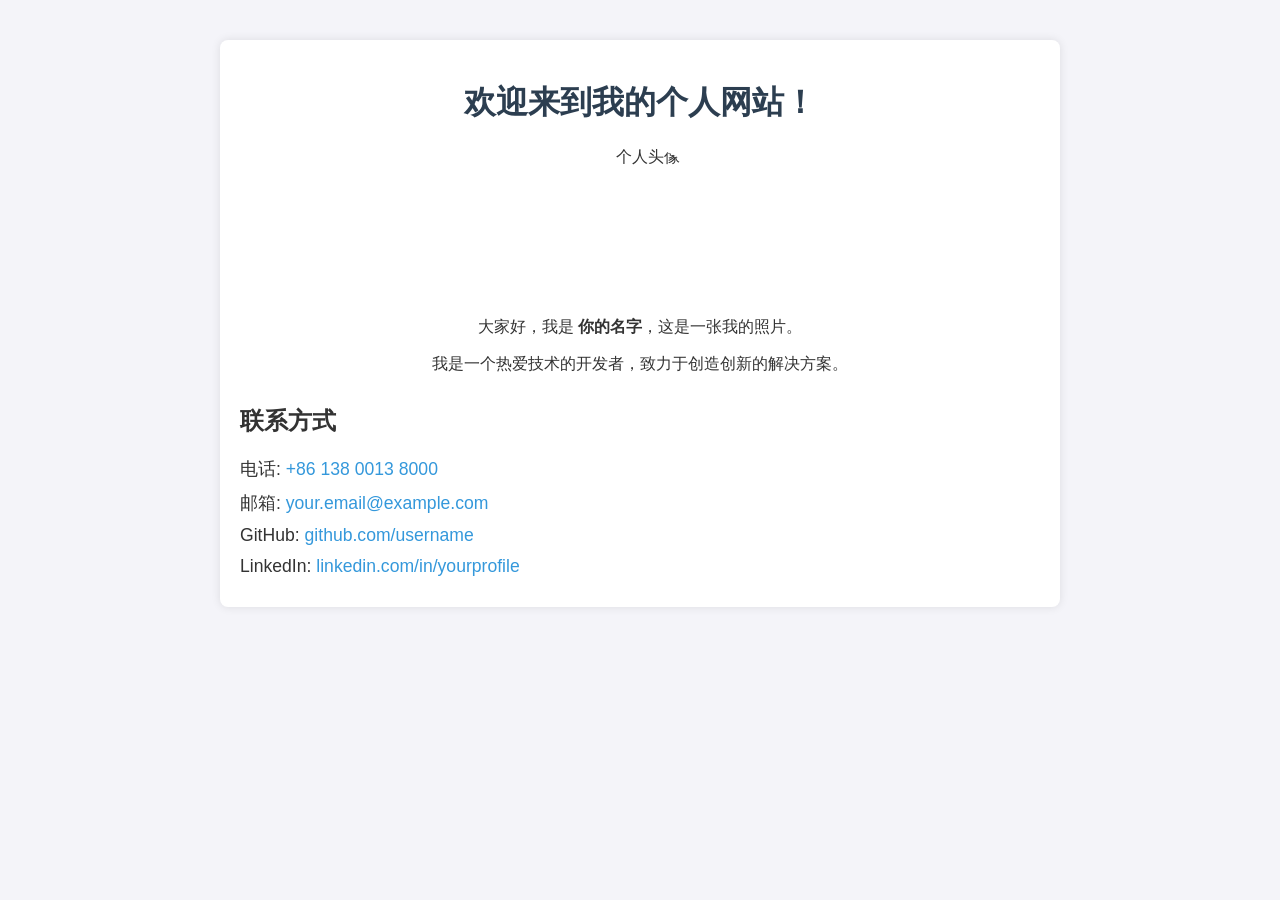
==== index.html @ b88a3197 "Create index.html" ====
<!DOCTYPE html>
<html lang="zh">
<head>
    <meta charset="UTF-8">
    <meta name="viewport" content="width=device-width, initial-scale=1.0">
    <title>个人主页</title>
    <style>
        body { 
            font-family: Arial, sans-serif; 
            margin: 40px; 
            background-color: #f4f4f9;
            color: #333;
        }
        h1 {
            color: #2c3e50;
            text-align: center;
        }
        .container {
            max-width: 800px;
            margin: 0 auto;
            padding: 20px;
            background-color: #fff;
            border-radius: 8px;
            box-shadow: 0 0 10px rgba(0, 0, 0, 0.1);
        }
        .profile-pic {
            width: 150px;
            height: 150px;
            border-radius: 50%;
            object-fit: cover;
            display: block;
            margin: 20px auto;
        }
        .intro {
            text-align: center;
            margin-bottom: 30px;
        }
        .contact-info {
            margin-top: 30px;
        }
        .contact-info p {
            font-size: 1.1em;
            margin: 10px 0;
        }
        .contact-info a {
            text-decoration: none;
            color: #3498db;
        }
        .contact-info a:hover {
            text-decoration: underline;
        }
    </style>
</head>
<body>

    <div class="container">
        <!-- 个人简介部分 -->
        <div class="intro">
            <h1>欢迎来到我的个人网站！</h1>
            <img src="https://via.placeholder.com/150" alt="个人头像" class="profile-pic">
            <p>大家好，我是 <strong>你的名字</strong>，这是一张我的照片。</p>
            <p>我是一个热爱技术的开发者，致力于创造创新的解决方案。</p>
        </div>

        <!-- 联系方式部分 -->
        <div class="contact-info">
            <h2>联系方式</h2>
            <p>电话: <a href="tel:+8613800138000">+86 138 0013 8000</a></p>
            <p>邮箱: <a href="mailto:your.email@example.com">your.email@example.com</a></p>
            <p>GitHub: <a href="https://github.com/username" target="_blank">github.com/username</a></p>
            <p>LinkedIn: <a href="https://www.linkedin.com/in/yourprofile" target="_blank">linkedin.com/in/yourprofile</a></p>
        </div>
    </div>

</body>
</html>
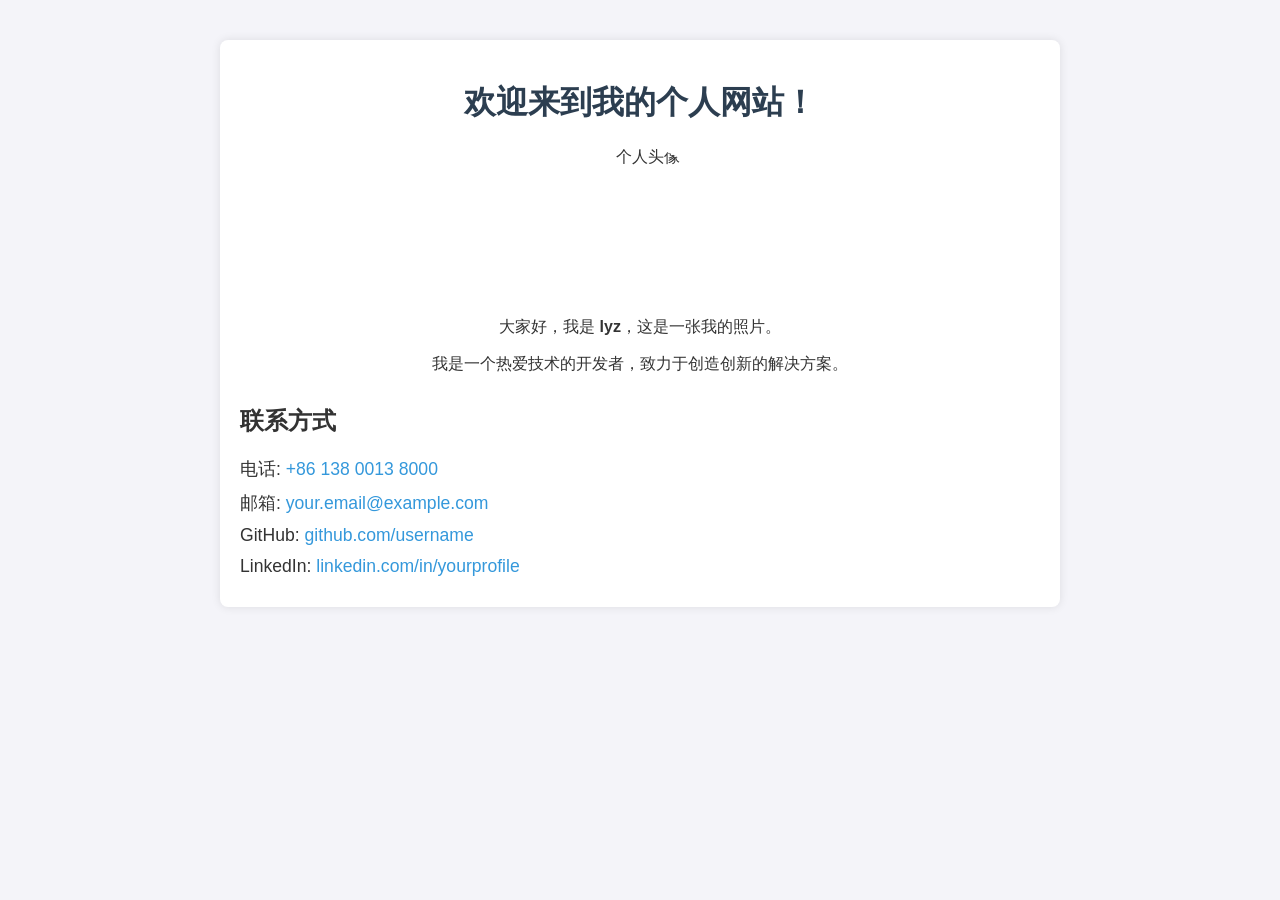
==== commit 097761a0: "update my cv" ====
--- a/index.html
+++ b/index.html
@@ -57,8 +57,8 @@
         <!-- 个人简介部分 -->
         <div class="intro">
             <h1>欢迎来到我的个人网站！</h1>
-            <img src="https://via.placeholder.com/150" alt="个人头像" class="profile-pic">
-            <p>大家好，我是 <strong>你的名字</strong>，这是一张我的照片。</p>
+	    <img src="image/profile.jpg" alt="个人头像" class="profile-pic">
+            <p>大家好，我是 <strong>lyz</strong>，这是一张我的照片。</p>
             <p>我是一个热爱技术的开发者，致力于创造创新的解决方案。</p>
         </div>
 
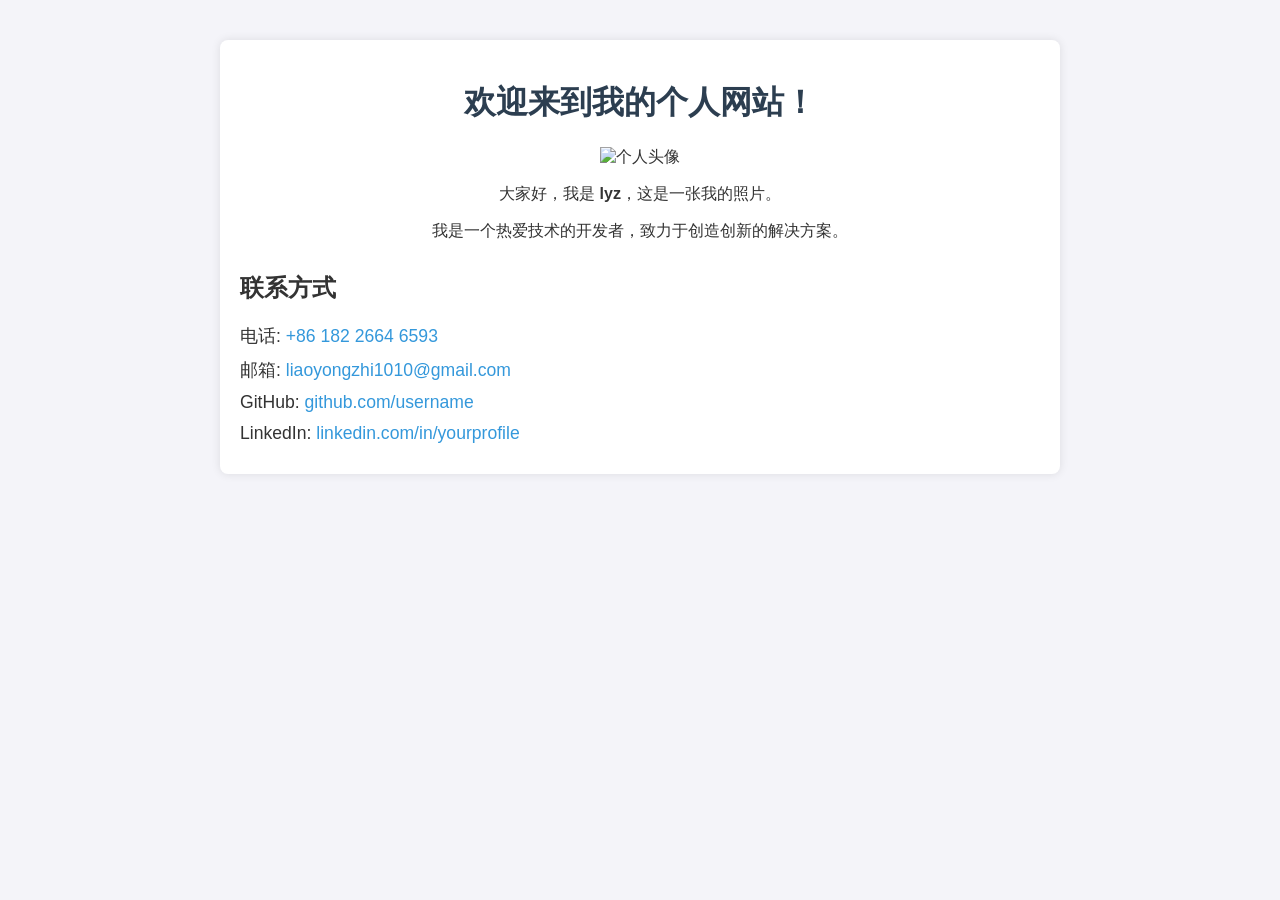
==== commit f7297302: "Update index.html" ====
--- a/index.html
+++ b/index.html
@@ -57,7 +57,7 @@
         <!-- 个人简介部分 -->
         <div class="intro">
             <h1>欢迎来到我的个人网站！</h1>
-	    <img src="image/profile.jpg" alt="个人头像" class="profile-pic">
+	    <img src="image/profile.jpg" alt="个人头像">
             <p>大家好，我是 <strong>lyz</strong>，这是一张我的照片。</p>
             <p>我是一个热爱技术的开发者，致力于创造创新的解决方案。</p>
         </div>
@@ -65,8 +65,8 @@
         <!-- 联系方式部分 -->
         <div class="contact-info">
             <h2>联系方式</h2>
-            <p>电话: <a href="tel:+8613800138000">+86 138 0013 8000</a></p>
-            <p>邮箱: <a href="mailto:your.email@example.com">your.email@example.com</a></p>
+            <p>电话: <a href="tel:+8618226646593">+86 182 2664 6593</a></p>
+            <p>邮箱: <a href="mailto:liaoyongzhi1010@gmail.com">liaoyongzhi1010@gmail.com</a></p>
             <p>GitHub: <a href="https://github.com/username" target="_blank">github.com/username</a></p>
             <p>LinkedIn: <a href="https://www.linkedin.com/in/yourprofile" target="_blank">linkedin.com/in/yourprofile</a></p>
         </div>
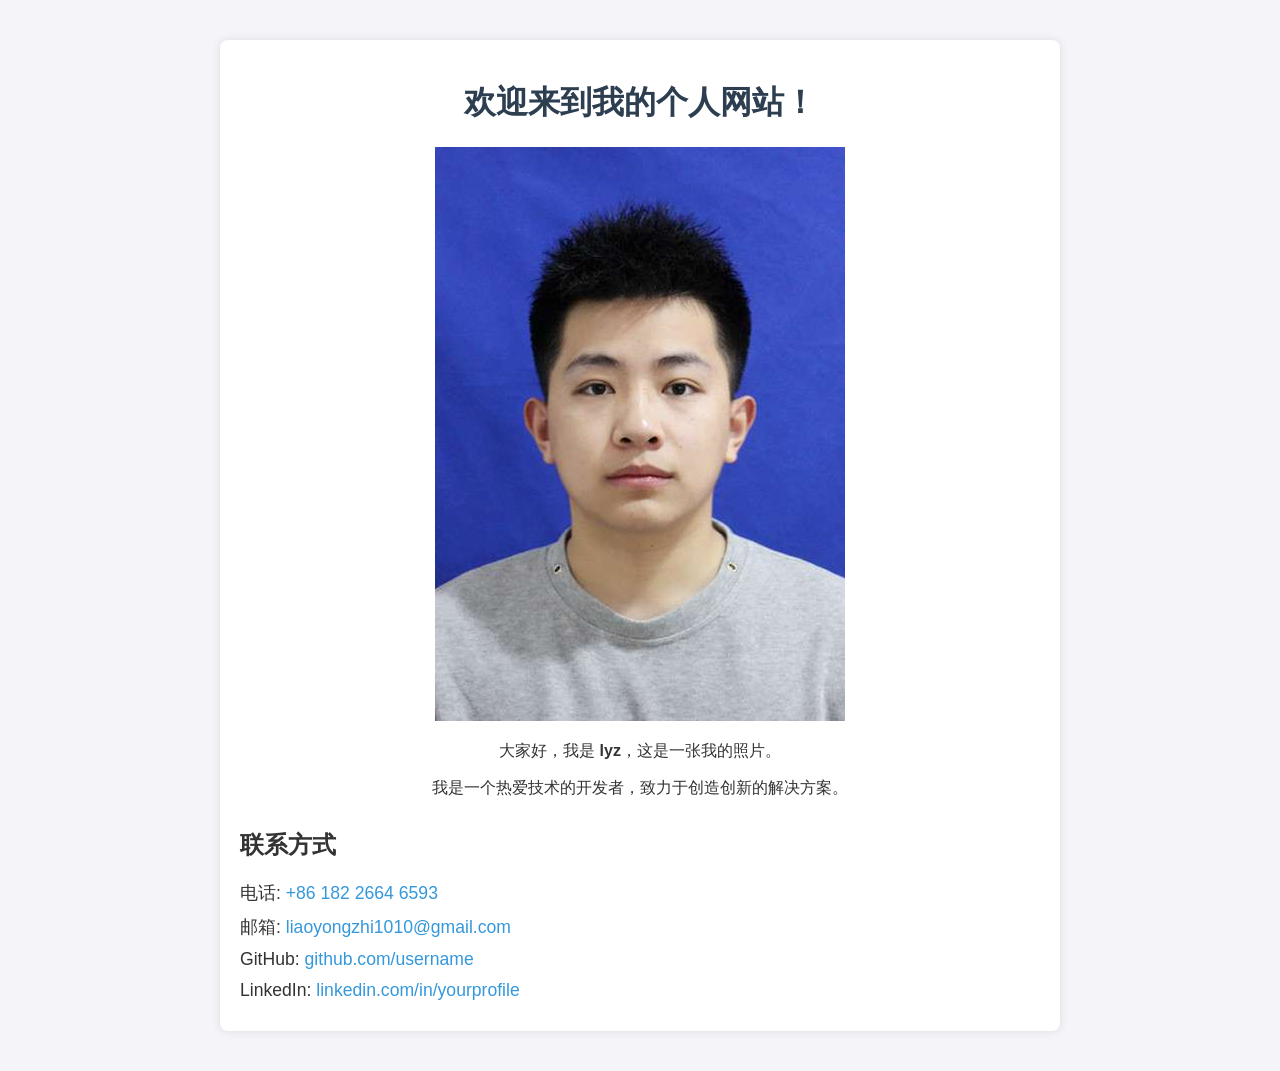
==== commit 297111d8: "Update index.html" ====
--- a/index.html
+++ b/index.html
@@ -57,7 +57,7 @@
         <!-- 个人简介部分 -->
         <div class="intro">
             <h1>欢迎来到我的个人网站！</h1>
-	    <img src="image/profile.jpg" alt="个人头像">
+	    <img src="images/profile.jpg" alt="个人头像">
             <p>大家好，我是 <strong>lyz</strong>，这是一张我的照片。</p>
             <p>我是一个热爱技术的开发者，致力于创造创新的解决方案。</p>
         </div>
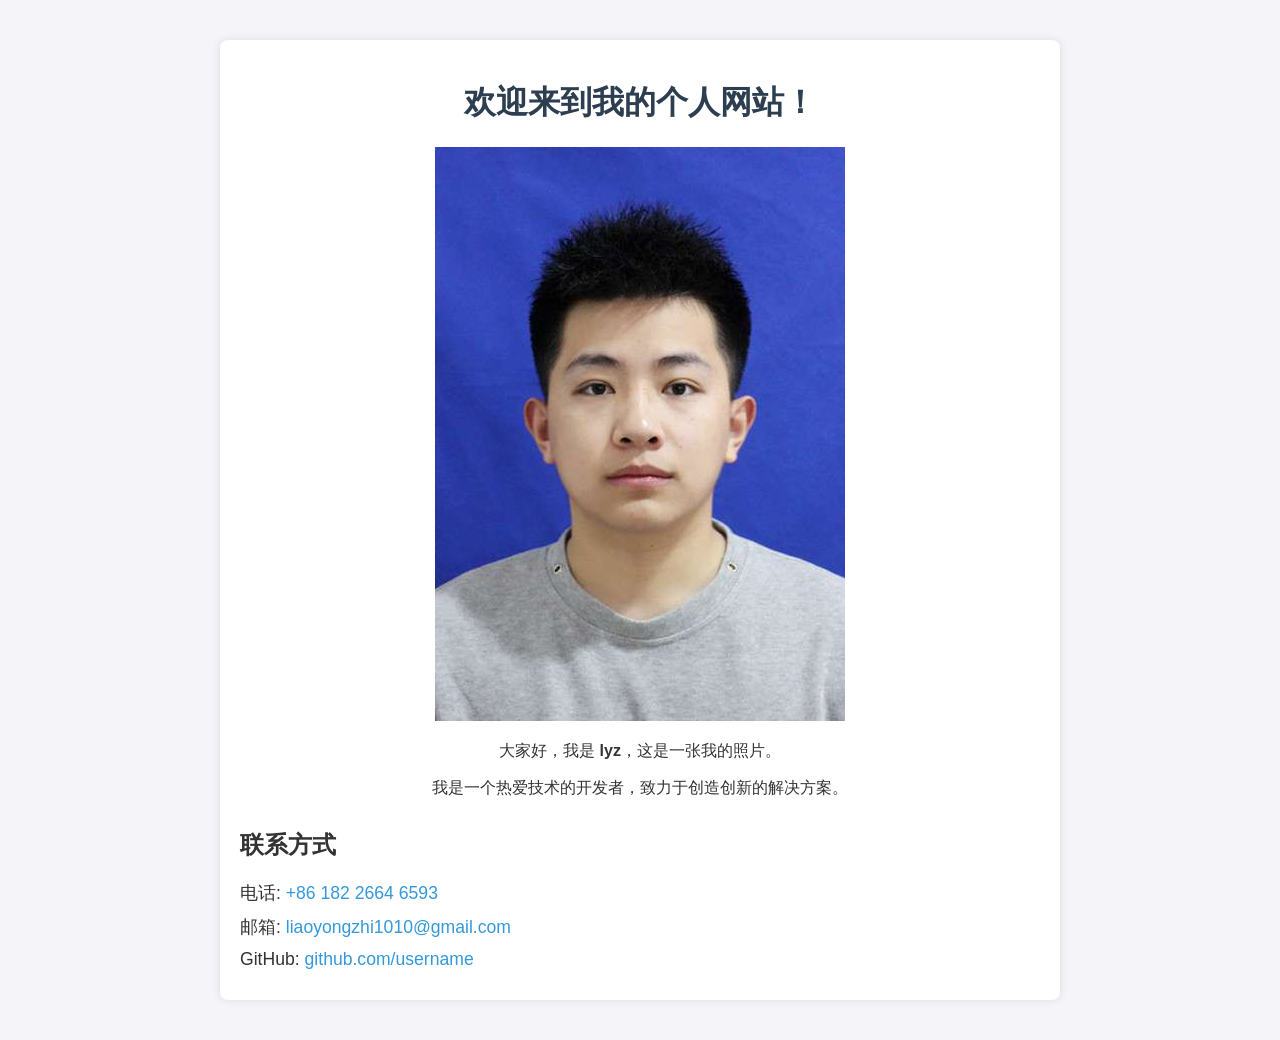
==== commit f9769dea: "Update index.html" ====
--- a/index.html
+++ b/index.html
@@ -67,8 +67,7 @@
             <h2>联系方式</h2>
             <p>电话: <a href="tel:+8618226646593">+86 182 2664 6593</a></p>
             <p>邮箱: <a href="mailto:liaoyongzhi1010@gmail.com">liaoyongzhi1010@gmail.com</a></p>
-            <p>GitHub: <a href="https://github.com/username" target="_blank">github.com/username</a></p>
-            <p>LinkedIn: <a href="https://www.linkedin.com/in/yourprofile" target="_blank">linkedin.com/in/yourprofile</a></p>
+            <p>GitHub: <a href="https://github.com/liaoyongzhi1010" target="_blank">github.com/username</a></p>
         </div>
     </div>
 
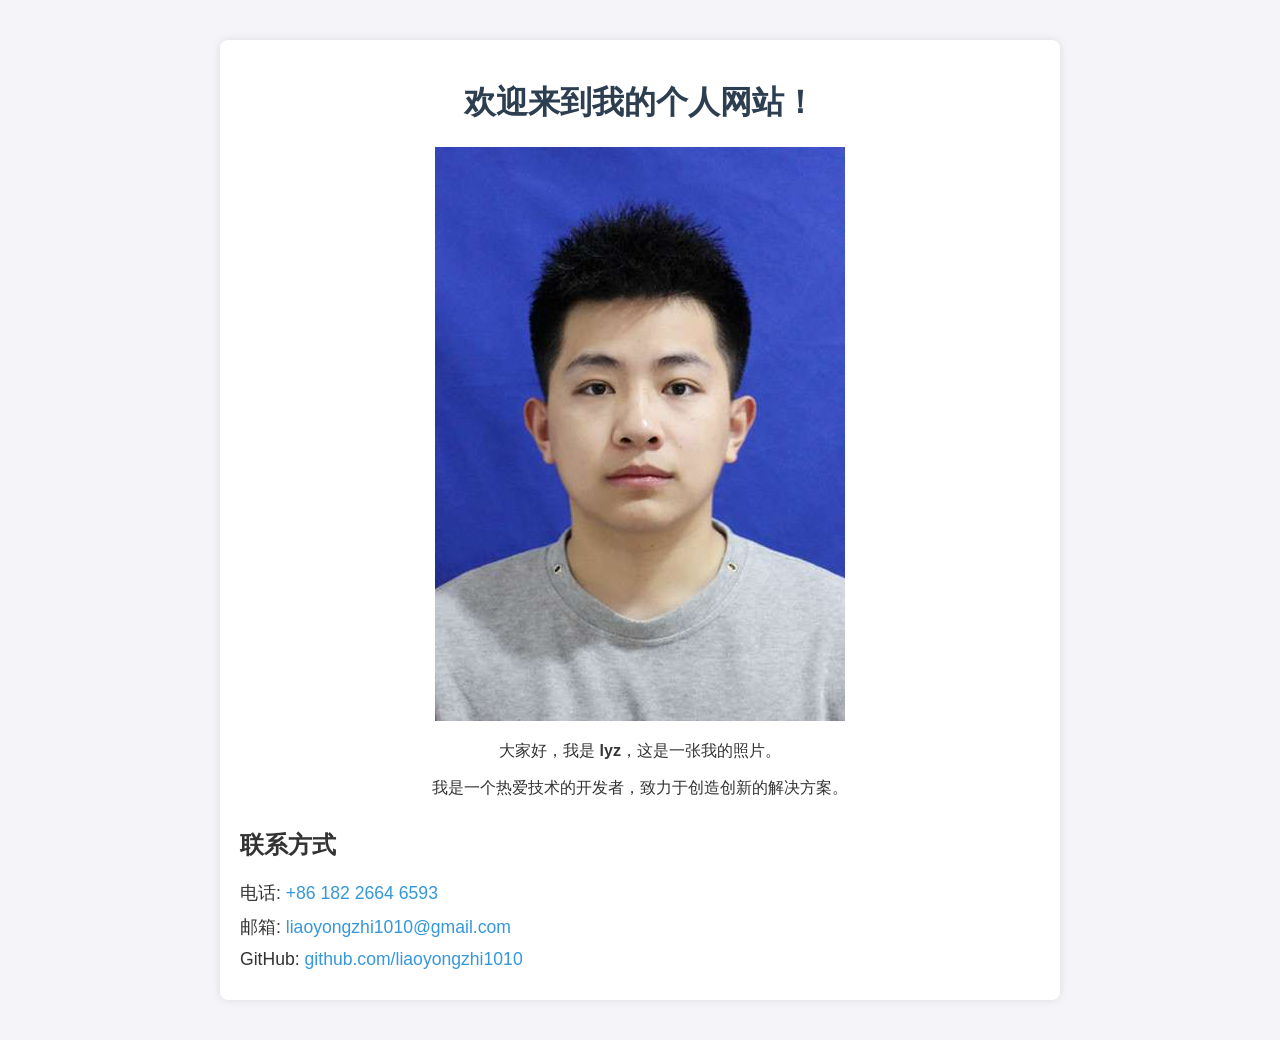
==== commit 26064aad: "Update index.html" ====
--- a/index.html
+++ b/index.html
@@ -67,7 +67,7 @@
             <h2>联系方式</h2>
             <p>电话: <a href="tel:+8618226646593">+86 182 2664 6593</a></p>
             <p>邮箱: <a href="mailto:liaoyongzhi1010@gmail.com">liaoyongzhi1010@gmail.com</a></p>
-            <p>GitHub: <a href="https://github.com/liaoyongzhi1010" target="_blank">github.com/username</a></p>
+            <p>GitHub: <a href="https://github.com/liaoyongzhi1010" target="_blank">github.com/liaoyongzhi1010</a></p>
         </div>
     </div>
 
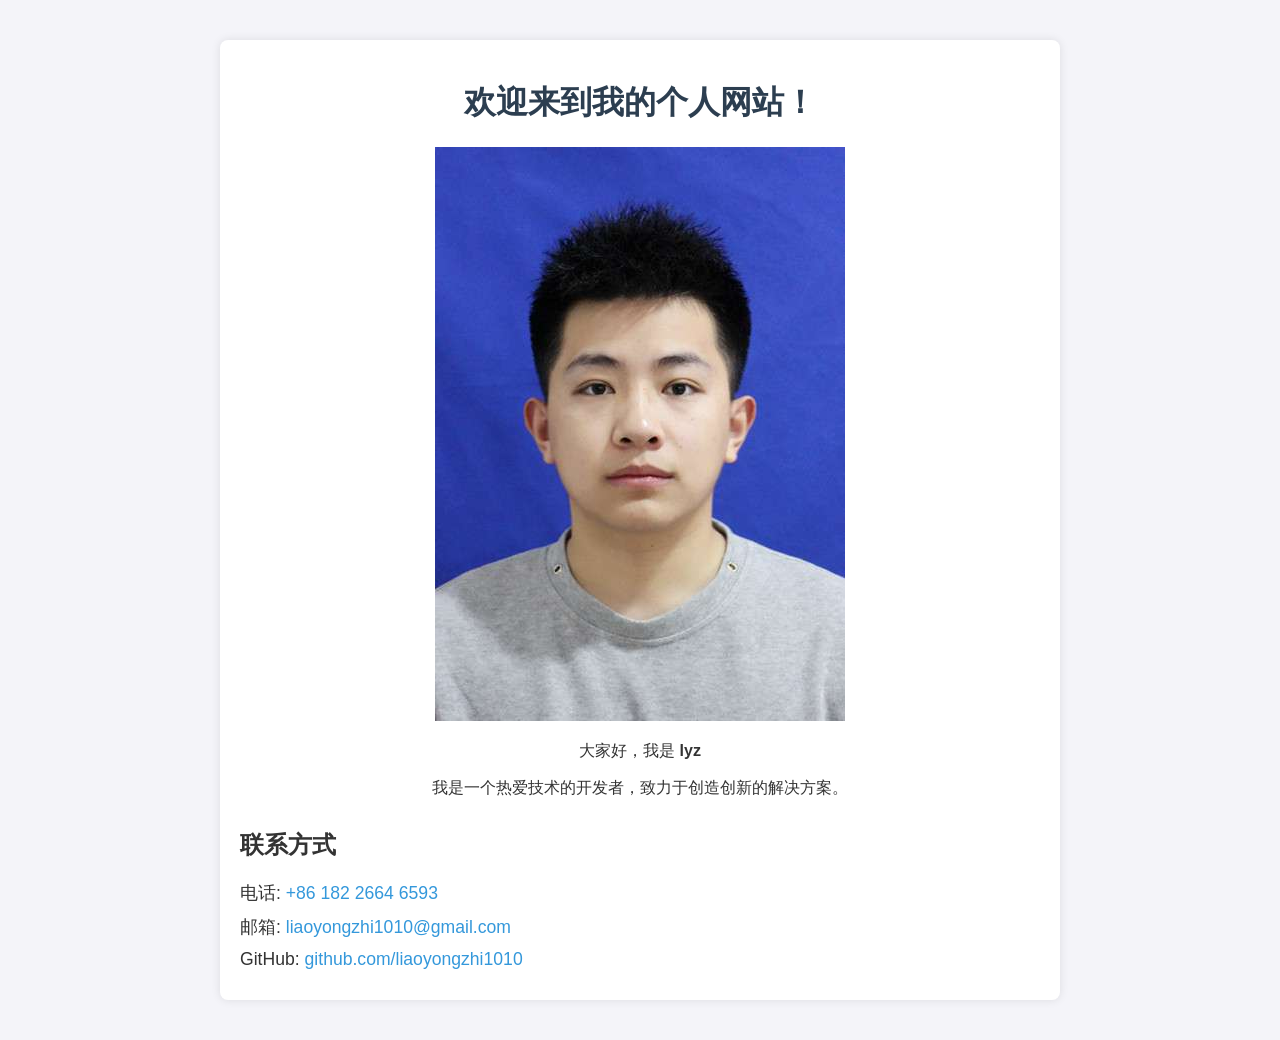
==== commit f8140815: "Update index.html" ====
--- a/index.html
+++ b/index.html
@@ -58,7 +58,7 @@
         <div class="intro">
             <h1>欢迎来到我的个人网站！</h1>
 	    <img src="images/profile.jpg" alt="个人头像">
-            <p>大家好，我是 <strong>lyz</strong>，这是一张我的照片。</p>
+            <p>大家好，我是 <strong>lyz</strong></p>
             <p>我是一个热爱技术的开发者，致力于创造创新的解决方案。</p>
         </div>
 
